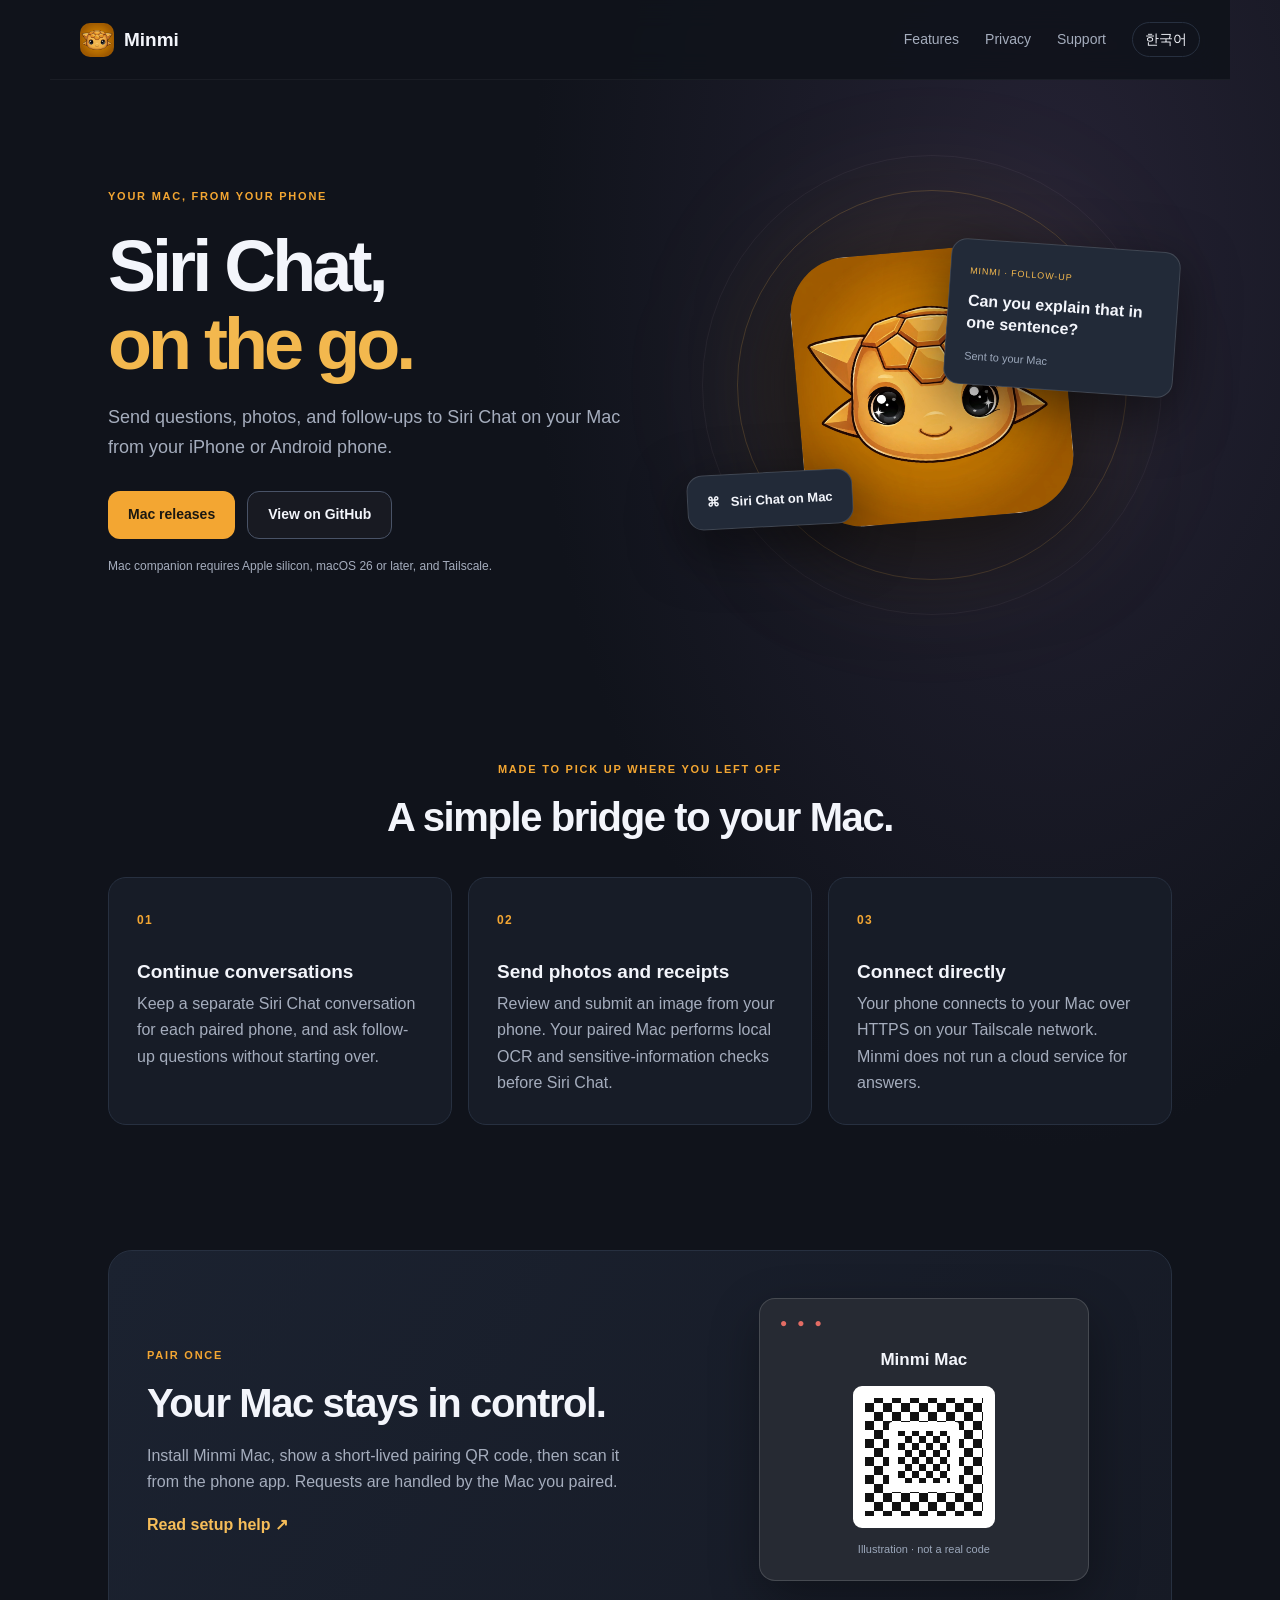
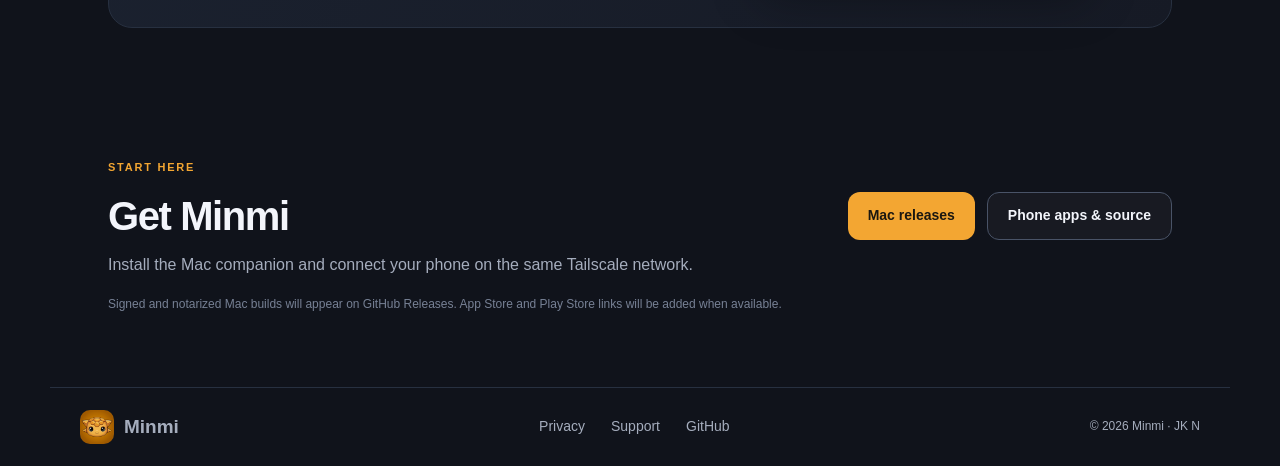
==== index.html @ a552d7ea "feat(site): create standalone Minmi website" ====
<!doctype html>
<html lang="en">
<head>
  <meta charset="utf-8">
  <meta name="viewport" content="width=device-width, initial-scale=1">
  <meta name="description" content="Minmi brings Siri Chat on your Mac to your iPhone and Android phone, with private pairing and conversation history.">
  <meta name="theme-color" content="#10131b">
  <link rel="icon" href="/assets/minmi-icon.png">
  <link rel="canonical" href="https://minmi.github.io/">
  <link rel="alternate" hreflang="en" href="https://minmi.github.io/">
  <link rel="alternate" hreflang="ko" href="https://minmi.github.io/ko/">
  <link rel="stylesheet" href="/style.css">
  <title>Minmi — Siri Chat from your phone</title>
</head>
<body>
  <header class="topbar"><a class="brand" href="/"><img src="/assets/minmi-icon.png" alt=""><span>Minmi</span></a><nav><a href="#features">Features</a><a href="/privacy/">Privacy</a><a href="/support/">Support</a><a class="language" href="/ko/">한국어</a></nav></header>
  <main>
    <section class="hero">
      <div class="hero-copy"><span class="eyebrow">YOUR MAC, FROM YOUR PHONE</span><h1>Siri Chat,<br><em>on the go.</em></h1><p>Send questions, photos, and follow-ups to Siri Chat on your Mac from your iPhone or Android phone.</p><div class="actions"><a class="button primary" href="https://github.com/Joonk72/Minmi/releases">Mac releases</a><a class="button secondary" href="https://github.com/Joonk72/Minmi">View on GitHub</a></div><p class="requirements">Mac companion requires Apple silicon, macOS 26 or later, and Tailscale.</p></div>
      <div class="hero-art"><span class="orbit orbit-one"></span><span class="orbit orbit-two"></span><div class="app-icon"><img src="/assets/minmi-icon.png" alt="Minmi app icon"></div><div class="chat-card"><small>MINMI · FOLLOW-UP</small><p>Can you explain that in one sentence?</p><span>Sent to your Mac</span></div><div class="device-card">⌘ &nbsp; Siri Chat on Mac</div></div></section>
    <section class="features" id="features"><div class="section-heading"><span class="eyebrow">MADE TO PICK UP WHERE YOU LEFT OFF</span><h2>A simple bridge to your Mac.</h2></div><div class="feature-grid"><article><b>01</b><h3>Continue conversations</h3><p>Keep a separate Siri Chat conversation for each paired phone, and ask follow-up questions without starting over.</p></article><article><b>02</b><h3>Send photos and receipts</h3><p>Review and submit an image from your phone. Your paired Mac performs local OCR and sensitive-information checks before Siri Chat.</p></article><article><b>03</b><h3>Connect directly</h3><p>Your phone connects to your Mac over HTTPS on your Tailscale network. Minmi does not run a cloud service for answers.</p></article></div></section>
    <section class="pairing"><div><span class="eyebrow">PAIR ONCE</span><h2>Your Mac stays in control.</h2><p>Install Minmi Mac, show a short-lived pairing QR code, then scan it from the phone app. Requests are handled by the Mac you paired.</p><a href="/support/">Read setup help <span aria-hidden="true">↗</span></a></div><div class="pairing-visual"><div class="pair-window"><span>● &nbsp; ● &nbsp; ●</span><b>Minmi Mac</b><div class="qr-graphic" aria-hidden="true"></div><small>Illustration · not a real code</small></div></div></section>
    <section class="download"><div><span class="eyebrow">START HERE</span><h2>Get Minmi</h2><p>Install the Mac companion and connect your phone on the same Tailscale network.</p></div><div class="download-links"><a class="button primary" href="https://github.com/Joonk72/Minmi/releases">Mac releases</a><a class="button secondary" href="https://github.com/Joonk72/Minmi">Phone apps &amp; source</a></div><small>Signed and notarized Mac builds will appear on GitHub Releases. App Store and Play Store links will be added when available.</small></section>
  </main>
  <footer><a class="brand" href="/"><img src="/assets/minmi-icon.png" alt=""><span>Minmi</span></a><div><a href="/privacy/">Privacy</a><a href="/support/">Support</a><a href="https://github.com/Joonk72/Minmi">GitHub</a></div><small>© 2026 Minmi · JK N</small></footer>
</body>
</html>
---- style.css ----
:root{color-scheme:dark;--bg:#10131b;--panel:#171c27;--line:#273040;--text:#f3f5fb;--muted:#a5adbd;--accent:#f3a632;--blue:#6388f5}*{box-sizing:border-box}html{scroll-behavior:smooth}body{margin:0;background:radial-gradient(ellipse at 82% 12%,#252234 0,transparent 35%),var(--bg);color:var(--text);font:16px/1.65 -apple-system,BlinkMacSystemFont,'Segoe UI',sans-serif}a{color:inherit;text-decoration:none}.topbar,footer{max-width:1180px;margin:auto;padding:22px 30px;display:flex;align-items:center;justify-content:space-between}.topbar{position:sticky;top:0;background:#10131be8;backdrop-filter:blur(14px);z-index:5;border-bottom:1px solid #ffffff0c}.brand{display:flex;gap:10px;align-items:center;font:700 19px -apple-system,BlinkMacSystemFont,'Segoe UI',sans-serif}.brand img{width:34px;height:34px;border-radius:10px}.topbar nav,footer div{display:flex;align-items:center;gap:26px;color:var(--muted);font-size:14px}.topbar nav a:hover,footer a:hover{color:var(--text)}.language{border:1px solid var(--line);border-radius:999px;padding:5px 12px;color:var(--text)}main{max-width:1120px;padding:0 28px;margin:auto}.hero{min-height:570px;display:grid;grid-template-columns:1fr .9fr;align-items:center;gap:50px;padding:70px 0 55px}.hero-copy{position:relative;z-index:1}.eyebrow{display:inline-block;color:var(--accent);font-size:11px;font-weight:700;letter-spacing:.16em;text-transform:uppercase}.hero h1{font:800 clamp(42px,6vw,72px)/1.08 -apple-system,BlinkMacSystemFont,'Segoe UI',sans-serif;letter-spacing:-.055em;margin:20px 0}.hero h1 em{font-style:normal;color:#f3b84e}.hero-copy>p{max-width:530px;color:var(--muted);font-size:18px}.actions,.download-links{display:flex;gap:12px;flex-wrap:wrap;margin-top:28px}.button{display:inline-flex;align-items:center;justify-content:center;min-height:48px;padding:0 20px;border-radius:12px;font-weight:700;font-size:14px}.primary{background:var(--accent);color:#1a1711}.primary:hover{filter:brightness(1.08)}.secondary{border:1px solid #495367;background:#ffffff08}.secondary:hover{background:#ffffff12}.requirements{font-size:12px!important;margin-top:18px}.hero-art{height:470px;position:relative;display:grid;place-items:center}.hero-art:before{content:"";position:absolute;width:330px;height:330px;background:#e5a33228;filter:blur(70px);border-radius:50%}.hero-art img{position:relative;z-index:1;max-height:440px;width:auto;max-width:100%;border:1px solid #ffffff22;border-radius:28px;box-shadow:0 35px 100px #0009;transform:rotate(2deg)}.orbit{position:absolute;border:1px solid #f3b84e32;border-radius:50%;width:390px;height:390px}.orbit-two{width:460px;height:460px;border-color:#ffffff0c}.features{padding:80px 0}.section-heading{text-align:center;margin-bottom:36px}.section-heading h2,.pairing h2,.download h2{font:700 clamp(27px,4vw,40px)/1.2 -apple-system,BlinkMacSystemFont,'Segoe UI',sans-serif;letter-spacing:-.035em;margin:12px 0}.feature-grid{display:grid;grid-template-columns:repeat(3,1fr);gap:16px}.feature-grid article{padding:28px;background:var(--panel);border:1px solid var(--line);border-radius:18px}.feature-grid b{color:var(--accent);font-size:12px;letter-spacing:.12em}.feature-grid h3{font:700 19px -apple-system,BlinkMacSystemFont,'Segoe UI',sans-serif;margin:28px 0 8px}.feature-grid p,.pairing p,.download p{color:var(--muted);margin:0}.pairing{margin:45px 0 90px;padding:38px;background:linear-gradient(120deg,#1b2230,#161a25);border:1px solid var(--line);border-radius:24px;display:grid;grid-template-columns:1fr .8fr;align-items:center;gap:45px}.pairing p{max-width:500px;margin:16px 0}.pairing a{color:#f6bd59;font-weight:700}.pairing img{width:100%;max-height:340px;object-fit:contain;border-radius:16px;box-shadow:0 18px 50px #0005}.download{padding:35px 0 72px;display:grid;grid-template-columns:1fr auto;align-items:center;gap:8px 30px}.download-links{margin:0}.download small{grid-column:1/-1;color:#778195;font-size:12px;margin-top:9px}footer{border-top:1px solid var(--line);color:var(--muted);flex-wrap:wrap;gap:16px}footer small{font-size:12px}body[lang="ko"]{}@media(max-width:760px){.topbar,footer{padding:16px 20px}.topbar nav{gap:12px;font-size:12px}.topbar nav a:nth-child(1){display:none}main{padding:0 20px}.hero{grid-template-columns:1fr;gap:0;padding:65px 0 30px;min-height:auto}.hero h1{font-size:clamp(38px,10vw,52px)}.hero-art{height:370px;margin-top:28px}.hero-art img{max-height:350px}.orbit{width:300px;height:300px}.orbit-two{width:350px;height:350px}.features{padding:52px 0}.feature-grid{grid-template-columns:1fr}.feature-grid article{padding:22px}.feature-grid h3{margin-top:17px}.pairing{grid-template-columns:1fr;padding:25px;margin:20px 0 55px;gap:25px}.pairing img{max-height:280px}.download{grid-template-columns:1fr;padding-bottom:50px}.download-links{margin-top:8px}.download small{grid-column:auto}footer div{gap:14px;flex-wrap:wrap}footer{align-items:flex-start}}
.app-icon{position:relative;z-index:1;width:min(270px,65vw);aspect-ratio:1;border-radius:58px;overflow:hidden;box-shadow:0 30px 90px #0009;transform:rotate(-5deg)}.app-icon img{width:100%;height:100%;object-fit:cover}.chat-card,.device-card{position:absolute;z-index:2;background:#222a38;border:1px solid #ffffff23;box-shadow:0 18px 55px #0008;border-radius:16px;padding:16px 19px}.chat-card{right:-5px;top:95px;width:230px;transform:rotate(4deg)}.chat-card small{color:#f3b84e;font-size:9px;letter-spacing:.1em}.chat-card p{font-weight:600;line-height:1.35;margin:8px 0}.chat-card span,.pair-window small{font-size:11px;color:#9ba7ba}.device-card{left:-5px;bottom:93px;font-size:13px;font-weight:600;transform:rotate(-3deg)}.pairing-visual{display:grid;place-items:center;min-height:300px}.pair-window{width:min(330px,100%);padding:15px 20px 22px;border-radius:16px;background:#262a33;border:1px solid #ffffff26;display:flex;flex-direction:column;align-items:center;gap:12px;box-shadow:0 18px 50px #0005}.pair-window>span{align-self:flex-start;color:#e36c64;font-size:12px}.pair-window b{font-size:17px}.qr-graphic{width:142px;height:142px;border:12px solid white;border-radius:9px;background:repeating-conic-gradient(#111 0 25%,#fff 0 50%) 0/18px 18px;position:relative}.qr-graphic:after{content:"";position:absolute;inset:24px;background:repeating-conic-gradient(#111 0 25%,#fff 0 50%) 0/14px 14px;border:9px solid white;border-radius:3px}@media(max-width:760px){.app-icon{width:220px;border-radius:48px}.chat-card{right:-4px;top:78px;width:195px}.device-card{left:0;bottom:60px}.pairing-visual{min-height:250px}}
.hero-art .app-icon img{max-height:none;width:100%;max-width:none;height:100%;border:0;border-radius:0;box-shadow:none;transform:none}
.container{max-width:760px;margin:0 auto;padding:0 24px;width:100%}header:not(.topbar){padding:38px 0 26px;border-bottom:1px solid var(--line)}header:not(.topbar) a{color:#abb4c5}header:not(.topbar) h1{font-size:30px;margin:14px 0 4px}header .updated{font-size:13px;color:#8993a4}main.container{padding-top:38px;padding-bottom:60px}main.container h2{font-size:21px;margin:34px 0 12px}main.container p,main.container li{color:#c0c7d3;font-size:15px}main.container a{color:#f3b84e;text-decoration:underline}main.container ul{padding-left:24px}.policy-language+.policy-language{border-top:1px solid var(--line);margin-top:42px;padding-top:14px}.policy-language h2{margin-top:30px}.policy-language h2:first-child{margin-top:0}.language-links{display:flex;gap:14px;margin-top:12px;font-size:14px}.contact-card,.faq-item{background:var(--panel);border:1px solid var(--line);border-radius:16px;padding:22px;margin:18px 0}.contact-card{text-align:center}.contact-card .emoji{font-size:34px;margin-bottom:8px}.contact-card h3{margin:8px 0}.faq-item{padding:18px;margin:12px 0}.faq-item h3{font-size:16px;margin-bottom:6px}.faq-item p{margin:0}footer .container{max-width:1120px;display:flex;align-items:center;justify-content:center;gap:22px;flex-wrap:wrap;color:var(--muted);font-size:13px}footer .container a{color:var(--muted)}footer .copy{width:100%;text-align:center;color:#778195;font-size:12px}
@media(max-width:760px){header:not(.topbar){padding:28px 0 22px}main.container{padding-top:28px}.container{padding:0 20px}}
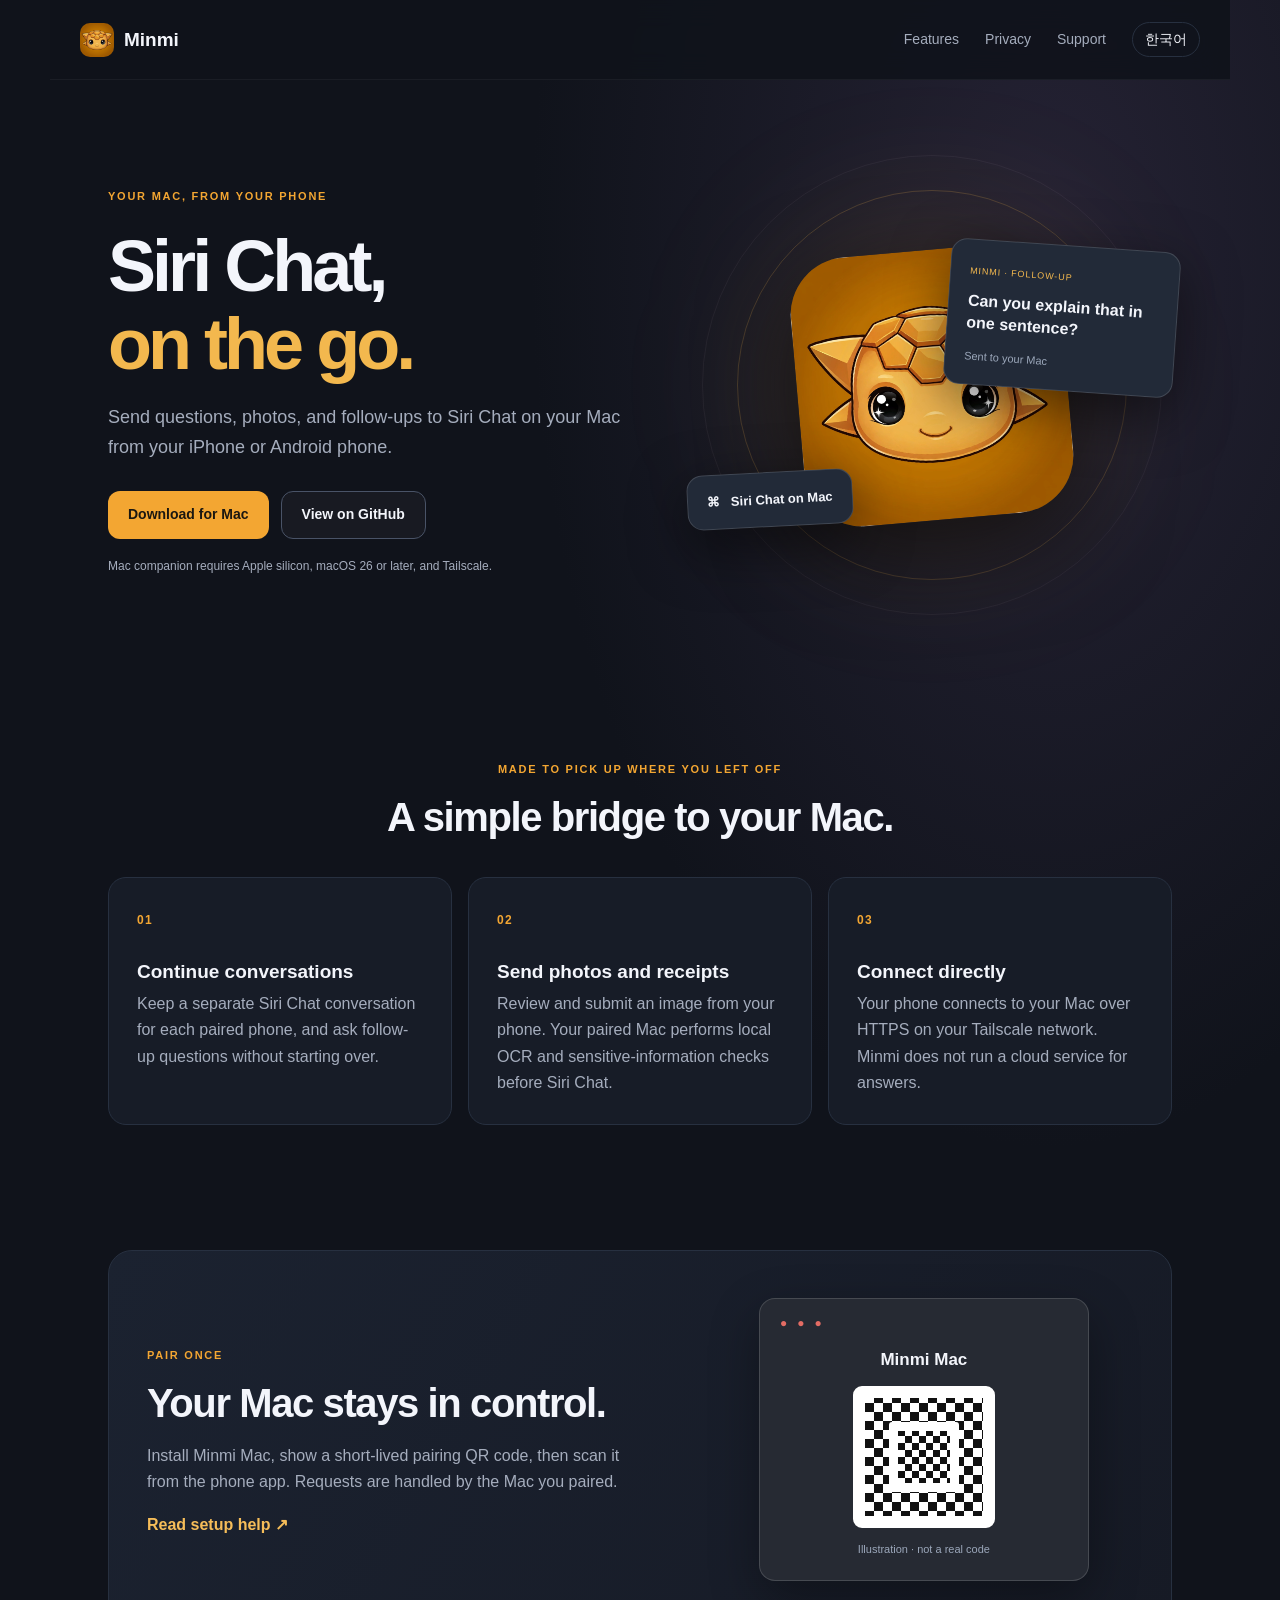
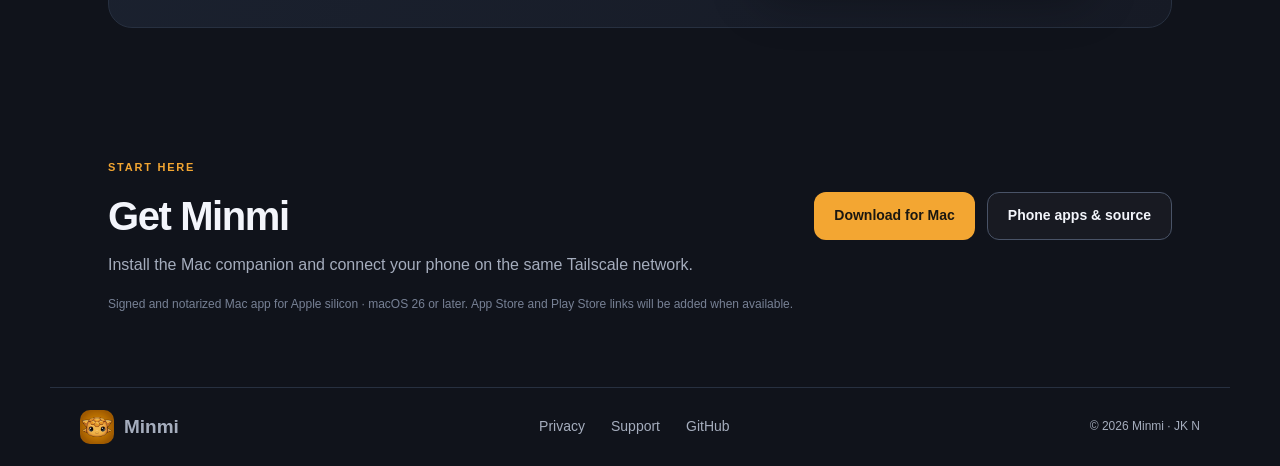
==== commit 3f53e6dc: "feat(site): link direct Mac download" ====
--- a/index.html
+++ b/index.html
@@ -6,9 +6,9 @@
   <meta name="description" content="Minmi brings Siri Chat on your Mac to your iPhone and Android phone, with private pairing and conversation history.">
   <meta name="theme-color" content="#10131b">
   <link rel="icon" href="/assets/minmi-icon.png">
-  <link rel="canonical" href="https://minmi.github.io/">
-  <link rel="alternate" hreflang="en" href="https://minmi.github.io/">
-  <link rel="alternate" hreflang="ko" href="https://minmi.github.io/ko/">
+  <link rel="canonical" href="https://minmiai.github.io/">
+  <link rel="alternate" hreflang="en" href="https://minmiai.github.io/">
+  <link rel="alternate" hreflang="ko" href="https://minmiai.github.io/ko/">
   <link rel="stylesheet" href="/style.css">
   <title>Minmi — Siri Chat from your phone</title>
 </head>
@@ -16,11 +16,11 @@
   <header class="topbar"><a class="brand" href="/"><img src="/assets/minmi-icon.png" alt=""><span>Minmi</span></a><nav><a href="#features">Features</a><a href="/privacy/">Privacy</a><a href="/support/">Support</a><a class="language" href="/ko/">한국어</a></nav></header>
   <main>
     <section class="hero">
-      <div class="hero-copy"><span class="eyebrow">YOUR MAC, FROM YOUR PHONE</span><h1>Siri Chat,<br><em>on the go.</em></h1><p>Send questions, photos, and follow-ups to Siri Chat on your Mac from your iPhone or Android phone.</p><div class="actions"><a class="button primary" href="https://github.com/Joonk72/Minmi/releases">Mac releases</a><a class="button secondary" href="https://github.com/Joonk72/Minmi">View on GitHub</a></div><p class="requirements">Mac companion requires Apple silicon, macOS 26 or later, and Tailscale.</p></div>
+      <div class="hero-copy"><span class="eyebrow">YOUR MAC, FROM YOUR PHONE</span><h1>Siri Chat,<br><em>on the go.</em></h1><p>Send questions, photos, and follow-ups to Siri Chat on your Mac from your iPhone or Android phone.</p><div class="actions"><a class="button primary" href="https://github.com/Joonk72/Minmi/releases/latest/download/Minmi-Mac-0.1.0-arm64.dmg">Download for Mac</a><a class="button secondary" href="https://github.com/Joonk72/Minmi">View on GitHub</a></div><p class="requirements">Mac companion requires Apple silicon, macOS 26 or later, and Tailscale.</p></div>
       <div class="hero-art"><span class="orbit orbit-one"></span><span class="orbit orbit-two"></span><div class="app-icon"><img src="/assets/minmi-icon.png" alt="Minmi app icon"></div><div class="chat-card"><small>MINMI · FOLLOW-UP</small><p>Can you explain that in one sentence?</p><span>Sent to your Mac</span></div><div class="device-card">⌘ &nbsp; Siri Chat on Mac</div></div></section>
     <section class="features" id="features"><div class="section-heading"><span class="eyebrow">MADE TO PICK UP WHERE YOU LEFT OFF</span><h2>A simple bridge to your Mac.</h2></div><div class="feature-grid"><article><b>01</b><h3>Continue conversations</h3><p>Keep a separate Siri Chat conversation for each paired phone, and ask follow-up questions without starting over.</p></article><article><b>02</b><h3>Send photos and receipts</h3><p>Review and submit an image from your phone. Your paired Mac performs local OCR and sensitive-information checks before Siri Chat.</p></article><article><b>03</b><h3>Connect directly</h3><p>Your phone connects to your Mac over HTTPS on your Tailscale network. Minmi does not run a cloud service for answers.</p></article></div></section>
     <section class="pairing"><div><span class="eyebrow">PAIR ONCE</span><h2>Your Mac stays in control.</h2><p>Install Minmi Mac, show a short-lived pairing QR code, then scan it from the phone app. Requests are handled by the Mac you paired.</p><a href="/support/">Read setup help <span aria-hidden="true">↗</span></a></div><div class="pairing-visual"><div class="pair-window"><span>● &nbsp; ● &nbsp; ●</span><b>Minmi Mac</b><div class="qr-graphic" aria-hidden="true"></div><small>Illustration · not a real code</small></div></div></section>
-    <section class="download"><div><span class="eyebrow">START HERE</span><h2>Get Minmi</h2><p>Install the Mac companion and connect your phone on the same Tailscale network.</p></div><div class="download-links"><a class="button primary" href="https://github.com/Joonk72/Minmi/releases">Mac releases</a><a class="button secondary" href="https://github.com/Joonk72/Minmi">Phone apps &amp; source</a></div><small>Signed and notarized Mac builds will appear on GitHub Releases. App Store and Play Store links will be added when available.</small></section>
+    <section class="download"><div><span class="eyebrow">START HERE</span><h2>Get Minmi</h2><p>Install the Mac companion and connect your phone on the same Tailscale network.</p></div><div class="download-links"><a class="button primary" href="https://github.com/Joonk72/Minmi/releases/latest/download/Minmi-Mac-0.1.0-arm64.dmg">Download for Mac</a><a class="button secondary" href="https://github.com/Joonk72/Minmi">Phone apps &amp; source</a></div><small>Signed and notarized Mac app for Apple silicon · macOS 26 or later. App Store and Play Store links will be added when available.</small></section>
   </main>
   <footer><a class="brand" href="/"><img src="/assets/minmi-icon.png" alt=""><span>Minmi</span></a><div><a href="/privacy/">Privacy</a><a href="/support/">Support</a><a href="https://github.com/Joonk72/Minmi">GitHub</a></div><small>© 2026 Minmi · JK N</small></footer>
 </body>
